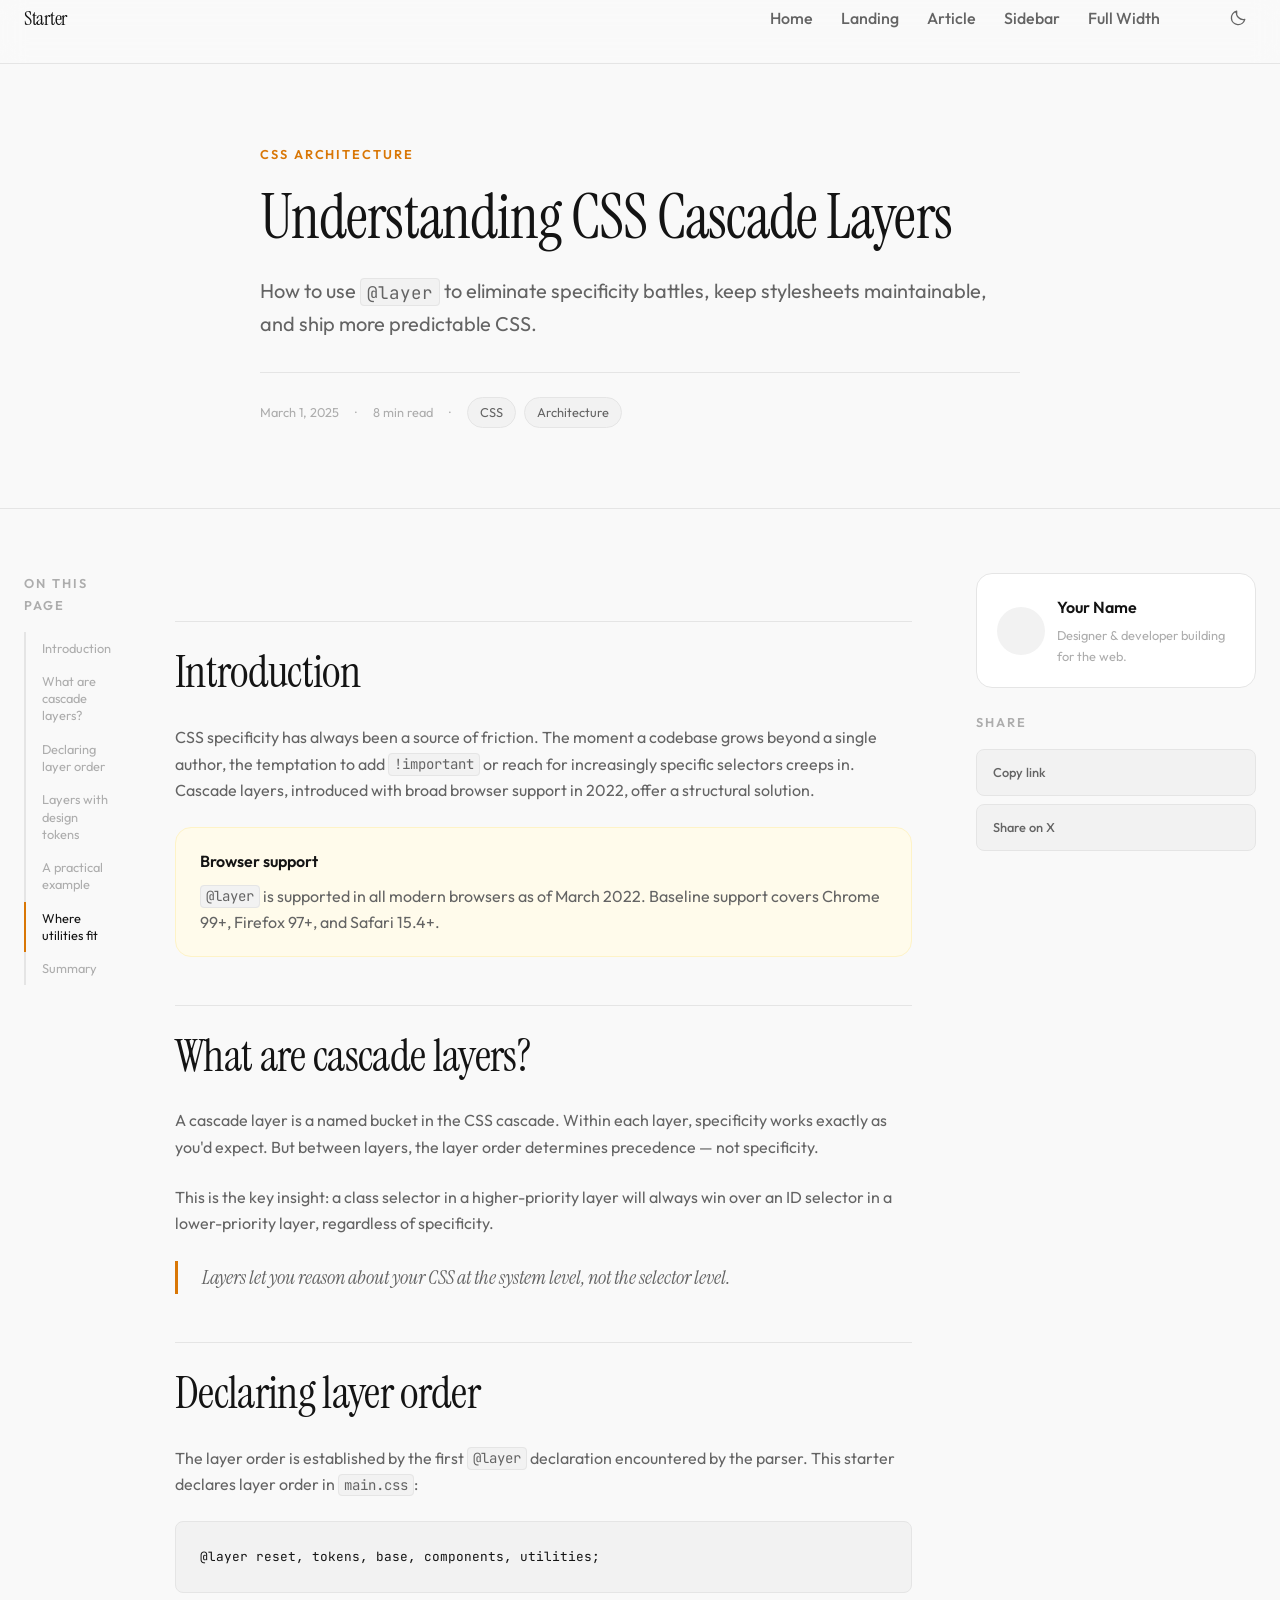
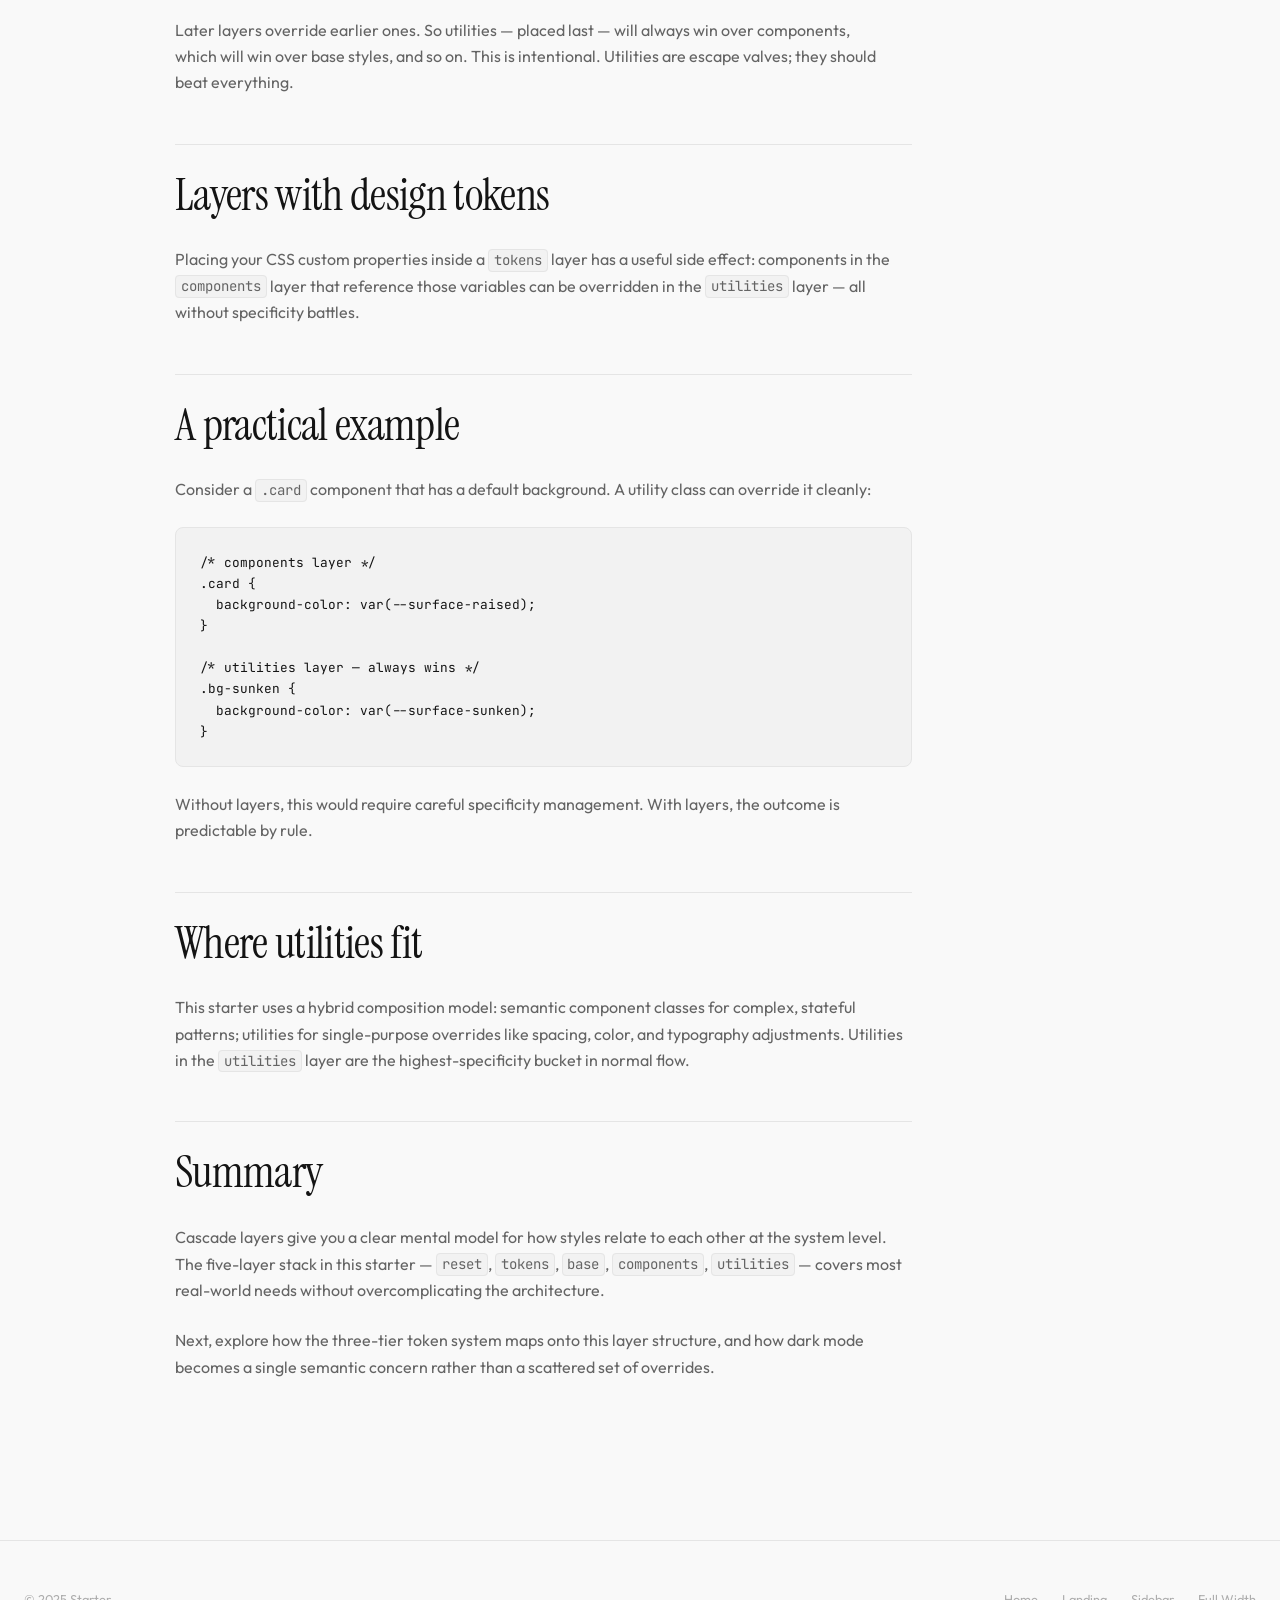
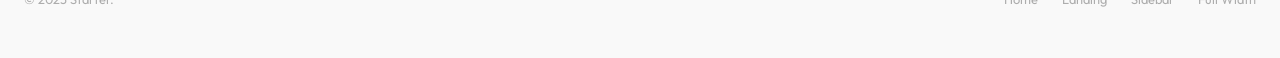
==== pages/article.html @ 1d8f45af "Add new components and update page layouts Adds reading progress bar, table of contents, article lay" ====
<!DOCTYPE html>
<html lang="en">
<head>
  <meta charset="UTF-8">
  <meta name="viewport" content="width=device-width, initial-scale=1.0">
  <title>Starter — Article Layout</title>
  <meta name="description" content="Article page layout — long-form prose with table of contents and reading progress.">

  <link rel="preconnect" href="https://fonts.googleapis.com">
  <link rel="preconnect" href="https://fonts.gstatic.com" crossorigin>
  <link href="https://fonts.googleapis.com/css2?family=Instrument+Serif:ital@0;1&family=Outfit:wght@300;400;500;600;700&family=JetBrains+Mono:wght@400;500&display=swap" rel="stylesheet">

  <script>
    (function () {
      var stored = null;
      try { stored = localStorage.getItem('theme-preference'); } catch (e) {}
      var theme = stored || (window.matchMedia('(prefers-color-scheme: dark)').matches ? 'dark' : 'light');
      document.documentElement.setAttribute('data-theme', theme);
    })();
  </script>

  <link rel="stylesheet" href="../css/main.css"></head>
<body>

  <div class="reading-progress" id="reading-progress" role="progressbar" aria-label="Reading progress" aria-valuenow="0" aria-valuemin="0" aria-valuemax="100"></div>

  <a class="skip-link" href="#main">Skip to content</a>

  <header>
    <nav class="site-nav" aria-label="Main navigation">
      <div class="container">
        <div class="site-nav__inner">
          <a href="../index.html" class="site-nav__logo">Starter</a>
          <button class="nav-toggle" aria-expanded="false" aria-controls="nav-links" aria-label="Open navigation">
            <svg width="20" height="20" viewBox="0 0 20 20" fill="none" aria-hidden="true">
              <path d="M3 5h14M3 10h14M3 15h14" stroke="currentColor" stroke-width="1.5" stroke-linecap="round"/>
            </svg>
          </button>
          <ul class="site-nav__links" id="nav-links" role="list">
            <li><a href="../index.html" class="site-nav__link">Home</a></li>
            <li><a href="landing.html" class="site-nav__link">Landing</a></li>
            <li><a href="article.html" class="site-nav__link">Article</a></li>
            <li><a href="sidebar.html" class="site-nav__link">Sidebar</a></li>
            <li><a href="full-width.html" class="site-nav__link">Full Width</a></li>
          </ul>
          <div class="site-nav__actions">
            <button class="theme-toggle" aria-label="Switch theme">
              <svg class="theme-toggle__sun" viewBox="0 0 20 20" fill="none" aria-hidden="true">
                <circle cx="10" cy="10" r="4" stroke="currentColor" stroke-width="1.5"/>
                <path d="M10 2v2M10 16v2M2 10h2M16 10h2M4.22 4.22l1.42 1.42M14.36 14.36l1.42 1.42M4.22 15.78l1.42-1.42M14.36 5.64l1.42-1.42" stroke="currentColor" stroke-width="1.5" stroke-linecap="round"/>
              </svg>
              <svg class="theme-toggle__moon" viewBox="0 0 20 20" fill="none" aria-hidden="true">
                <path d="M17.5 11.5A7.5 7.5 0 0 1 8.5 2.5a7.5 7.5 0 1 0 9 9z" stroke="currentColor" stroke-width="1.5" stroke-linejoin="round"/>
              </svg>
            </button>
          </div>
        </div>
      </div>
    </nav>
  </header>

  <main class="site-main" id="main">

    <!-- Page Header -->
    <div class="page-header">
      <div class="container--narrow">
        <p class="page-header__eyebrow">CSS Architecture</p>
        <h1 class="page-header__title">Understanding CSS Cascade Layers</h1>
        <p class="page-header__lead">
          How to use <code>@layer</code> to eliminate specificity battles, keep
          stylesheets maintainable, and ship more predictable CSS.
        </p>
        <div class="page-header__meta">
          <time datetime="2025-03-01">March 1, 2025</time>
          <span aria-hidden="true">·</span>
          <span>8 min read</span>
          <span aria-hidden="true">·</span>
          <div class="tag-list">
            <a href="#" class="tag">CSS</a>
            <a href="#" class="tag">Architecture</a>
          </div>
        </div>
      </div>
    </div>

    <!-- Article Body -->
    <div class="article-layout">
      <div class="container">
        <div class="article-layout__grid">

          <!-- Table of Contents -->
          <nav class="article-layout__toc" aria-label="Table of contents">
            <nav class="toc">
              <p class="toc__title">On this page</p>
              <ul class="toc__list" role="list">
                <li><a href="#introduction" class="toc__link">Introduction</a></li>
                <li><a href="#what-are-layers" class="toc__link">What are cascade layers?</a></li>
                <li><a href="#layer-order" class="toc__link">Declaring layer order</a></li>
                <li><a href="#with-tokens" class="toc__link">Layers with design tokens</a></li>
                <li><a href="#practical-example" class="toc__link">A practical example</a></li>
                <li><a href="#utilities" class="toc__link">Where utilities fit</a></li>
                <li><a href="#summary" class="toc__link">Summary</a></li>
              </ul>
            </nav>
          </nav>

          <!-- Article Content -->
          <article>
            <div class="prose">

              <h2 id="introduction">Introduction</h2>
              <p>
                CSS specificity has always been a source of friction. The moment a codebase grows
                beyond a single author, the temptation to add <code>!important</code> or reach for
                increasingly specific selectors creeps in. Cascade layers, introduced with broad
                browser support in 2022, offer a structural solution.
              </p>

              <div class="callout callout--accent">
                <p class="callout__title">Browser support</p>
                <p>
                  <code>@layer</code> is supported in all modern browsers as of March 2022.
                  Baseline support covers Chrome 99+, Firefox 97+, and Safari 15.4+.
                </p>
              </div>

              <h2 id="what-are-layers">What are cascade layers?</h2>
              <p>
                A cascade layer is a named bucket in the CSS cascade. Within each layer, specificity
                works exactly as you'd expect. But between layers, the layer order determines
                precedence — not specificity.
              </p>
              <p>
                This is the key insight: a class selector in a higher-priority layer will always
                win over an ID selector in a lower-priority layer, regardless of specificity.
              </p>

              <blockquote>
                Layers let you reason about your CSS at the system level, not the selector level.
              </blockquote>

              <h2 id="layer-order">Declaring layer order</h2>
              <p>
                The layer order is established by the first <code>@layer</code> declaration
                encountered by the parser. This starter declares layer order in <code>main.css</code>:
              </p>

              <pre><code>@layer reset, tokens, base, components, utilities;</code></pre>

              <p>
                Later layers override earlier ones. So utilities — placed last — will
                always win over components, which will win over base styles, and so on.
                This is intentional. Utilities are escape valves; they should beat everything.
              </p>

              <h2 id="with-tokens">Layers with design tokens</h2>
              <p>
                Placing your CSS custom properties inside a <code>tokens</code> layer has a
                useful side effect: components in the <code>components</code> layer that reference
                those variables can be overridden in the <code>utilities</code> layer — all without
                specificity battles.
              </p>

              <h2 id="practical-example">A practical example</h2>
              <p>
                Consider a <code>.card</code> component that has a default background. A utility
                class can override it cleanly:
              </p>

              <pre><code>/* components layer */
.card {
  background-color: var(--surface-raised);
}

/* utilities layer — always wins */
.bg-sunken {
  background-color: var(--surface-sunken);
}</code></pre>

              <p>
                Without layers, this would require careful specificity management.
                With layers, the outcome is predictable by rule.
              </p>

              <h2 id="utilities">Where utilities fit</h2>
              <p>
                This starter uses a hybrid composition model: semantic component classes for
                complex, stateful patterns; utilities for single-purpose overrides like spacing,
                color, and typography adjustments. Utilities in the <code>utilities</code> layer
                are the highest-specificity bucket in normal flow.
              </p>

              <h2 id="summary">Summary</h2>
              <p>
                Cascade layers give you a clear mental model for how styles relate to each other
                at the system level. The five-layer stack in this starter — <code>reset</code>,
                <code>tokens</code>, <code>base</code>, <code>components</code>,
                <code>utilities</code> — covers most real-world needs without overcomplicating
                the architecture.
              </p>

              <p>
                Next, explore how the three-tier token system maps onto this layer structure, and
                how dark mode becomes a single semantic concern rather than a scattered
                set of overrides.
              </p>

            </div>
          </article>

          <!-- Aside -->
          <aside class="article-layout__aside" aria-label="Article metadata">
            <div class="flex flex-col gap-6">

              <div class="author-card">
                <div class="author-card__avatar" aria-hidden="true"></div>
                <div>
                  <p class="author-card__name">Your Name</p>
                  <p class="author-card__bio">Designer &amp; developer building for the web.</p>
                </div>
              </div>

              <div>
                <p class="toc__title mb-4">Share</p>
                <div class="share-links">
                  <a href="#" class="share-link">Copy link</a>
                  <a href="#" class="share-link">Share on X</a>
                </div>
              </div>

            </div>
          </aside>

        </div>
      </div>
    </div>

  </main>

  <footer class="site-footer">
    <div class="container">
      <div class="site-footer__inner">
        <p class="site-footer__copy">&copy; 2025 Starter.</p>
        <nav class="site-footer__links" aria-label="Footer navigation">
          <a href="../index.html" class="site-footer__link">Home</a>
          <a href="landing.html" class="site-footer__link">Landing</a>
          <a href="sidebar.html" class="site-footer__link">Sidebar</a>
          <a href="full-width.html" class="site-footer__link">Full Width</a>
        </nav>
      </div>
    </div>
  </footer>

  <script type="module">
    import '../js/main.js';

    // Reading progress bar
    const bar = document.getElementById('reading-progress');
    if (bar) {
      window.addEventListener('scroll', () => {
        const scrollTop = window.scrollY;
        const docHeight = document.documentElement.scrollHeight - window.innerHeight;
        const progress = docHeight > 0 ? scrollTop / docHeight : 0;
        bar.style.transform = `scaleX(${progress})`;
        bar.setAttribute('aria-valuenow', Math.round(progress * 100));
      }, { passive: true });
    }

    // Active TOC link on scroll
    const headings = document.querySelectorAll('article h2[id], article h3[id]');
    const tocLinks = document.querySelectorAll('.toc__link');

    if (headings.length && tocLinks.length) {
      const observer = new IntersectionObserver((entries) => {
        entries.forEach(entry => {
          if (entry.isIntersecting) {
            tocLinks.forEach(link => {
              link.classList.toggle('is-active', link.getAttribute('href') === `#${entry.target.id}`);
            });
          }
        });
      }, { rootMargin: '-20% 0px -70% 0px' });

      headings.forEach(h => observer.observe(h));
    }
  </script>
</body>
</html>
---- css/main.css ----
/* =============================================================================
   MAIN STYLESHEET
   Entry point — establishes layer order, then imports partials.

   Layer order (lowest to highest specificity):
     reset → tokens → base → components → utilities

   In production, use postcss-import to inline these at build time.
   For development, this file can be referenced directly.
   ============================================================================= */

@layer reset, tokens, base, components, utilities;

@import "./reset.css";
@import "./tokens.css";
@import "./base.css";
@import "./components.css";
@import "./utilities.css";
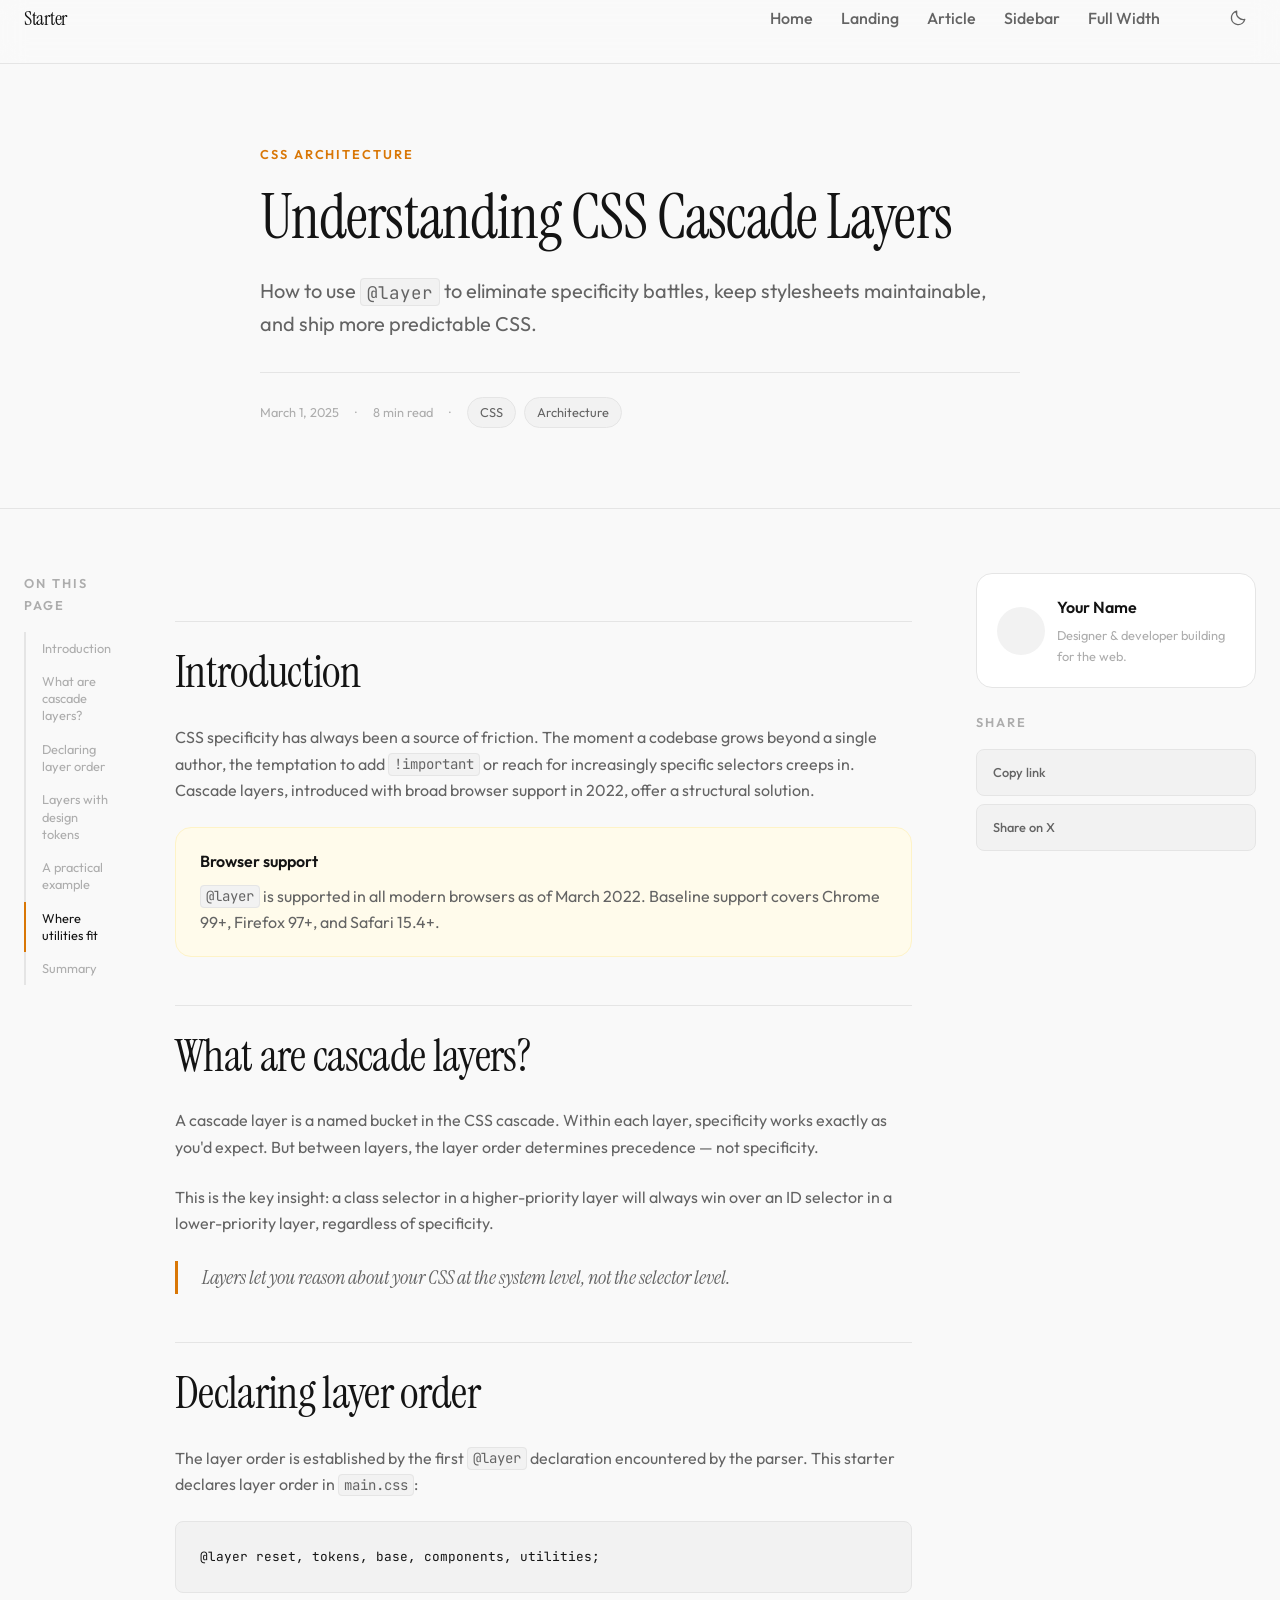
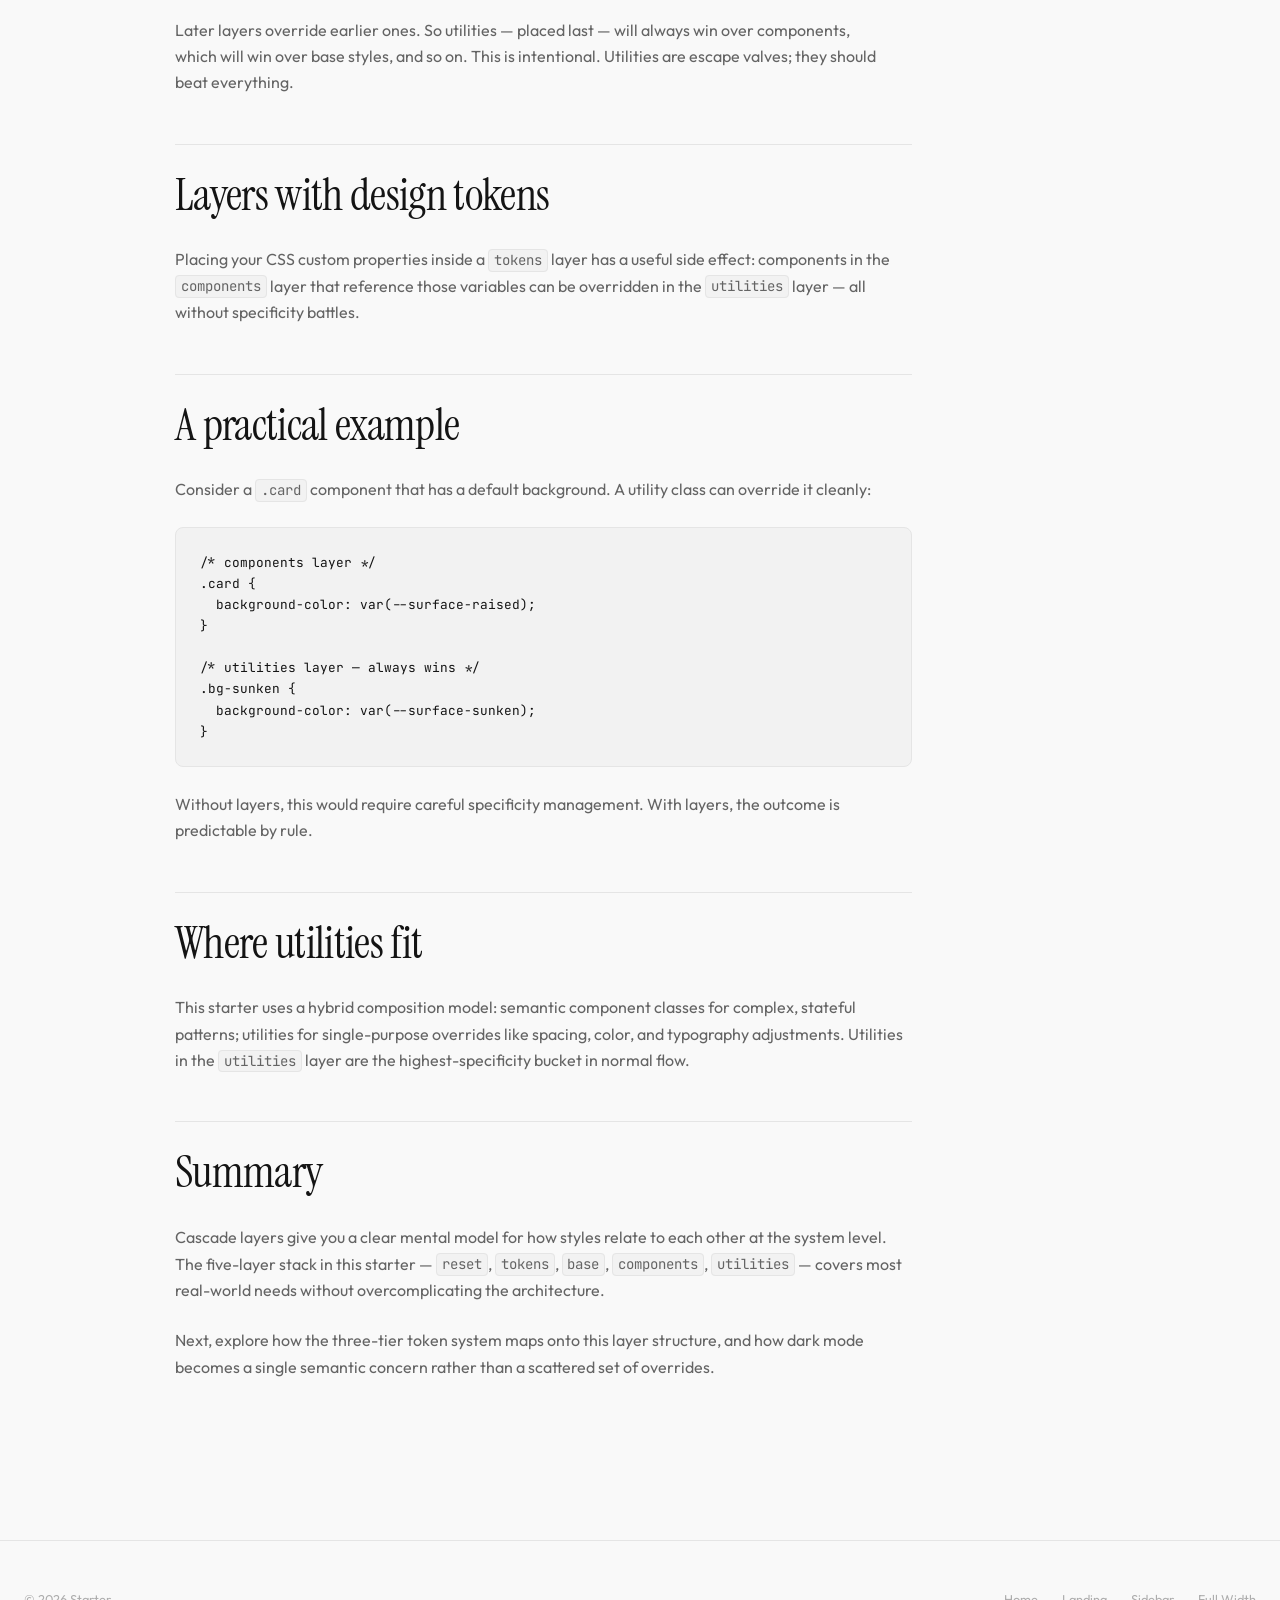
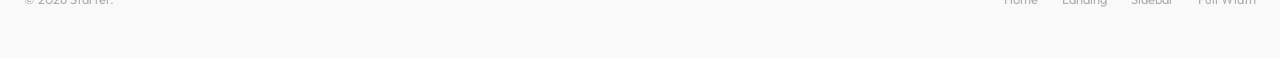
==== commit 160a43b4: "Update copyright year to 2026 across all pages Co-Authored-By: Claude Sonnet 4.6 <noreply@anthropic." ====
--- a/pages/article.html
+++ b/pages/article.html
@@ -240,7 +240,7 @@
   <footer class="site-footer">
     <div class="container">
       <div class="site-footer__inner">
-        <p class="site-footer__copy">&copy; 2025 Starter.</p>
+        <p class="site-footer__copy">&copy; 2026 Starter.</p>
         <nav class="site-footer__links" aria-label="Footer navigation">
           <a href="../index.html" class="site-footer__link">Home</a>
           <a href="landing.html" class="site-footer__link">Landing</a>
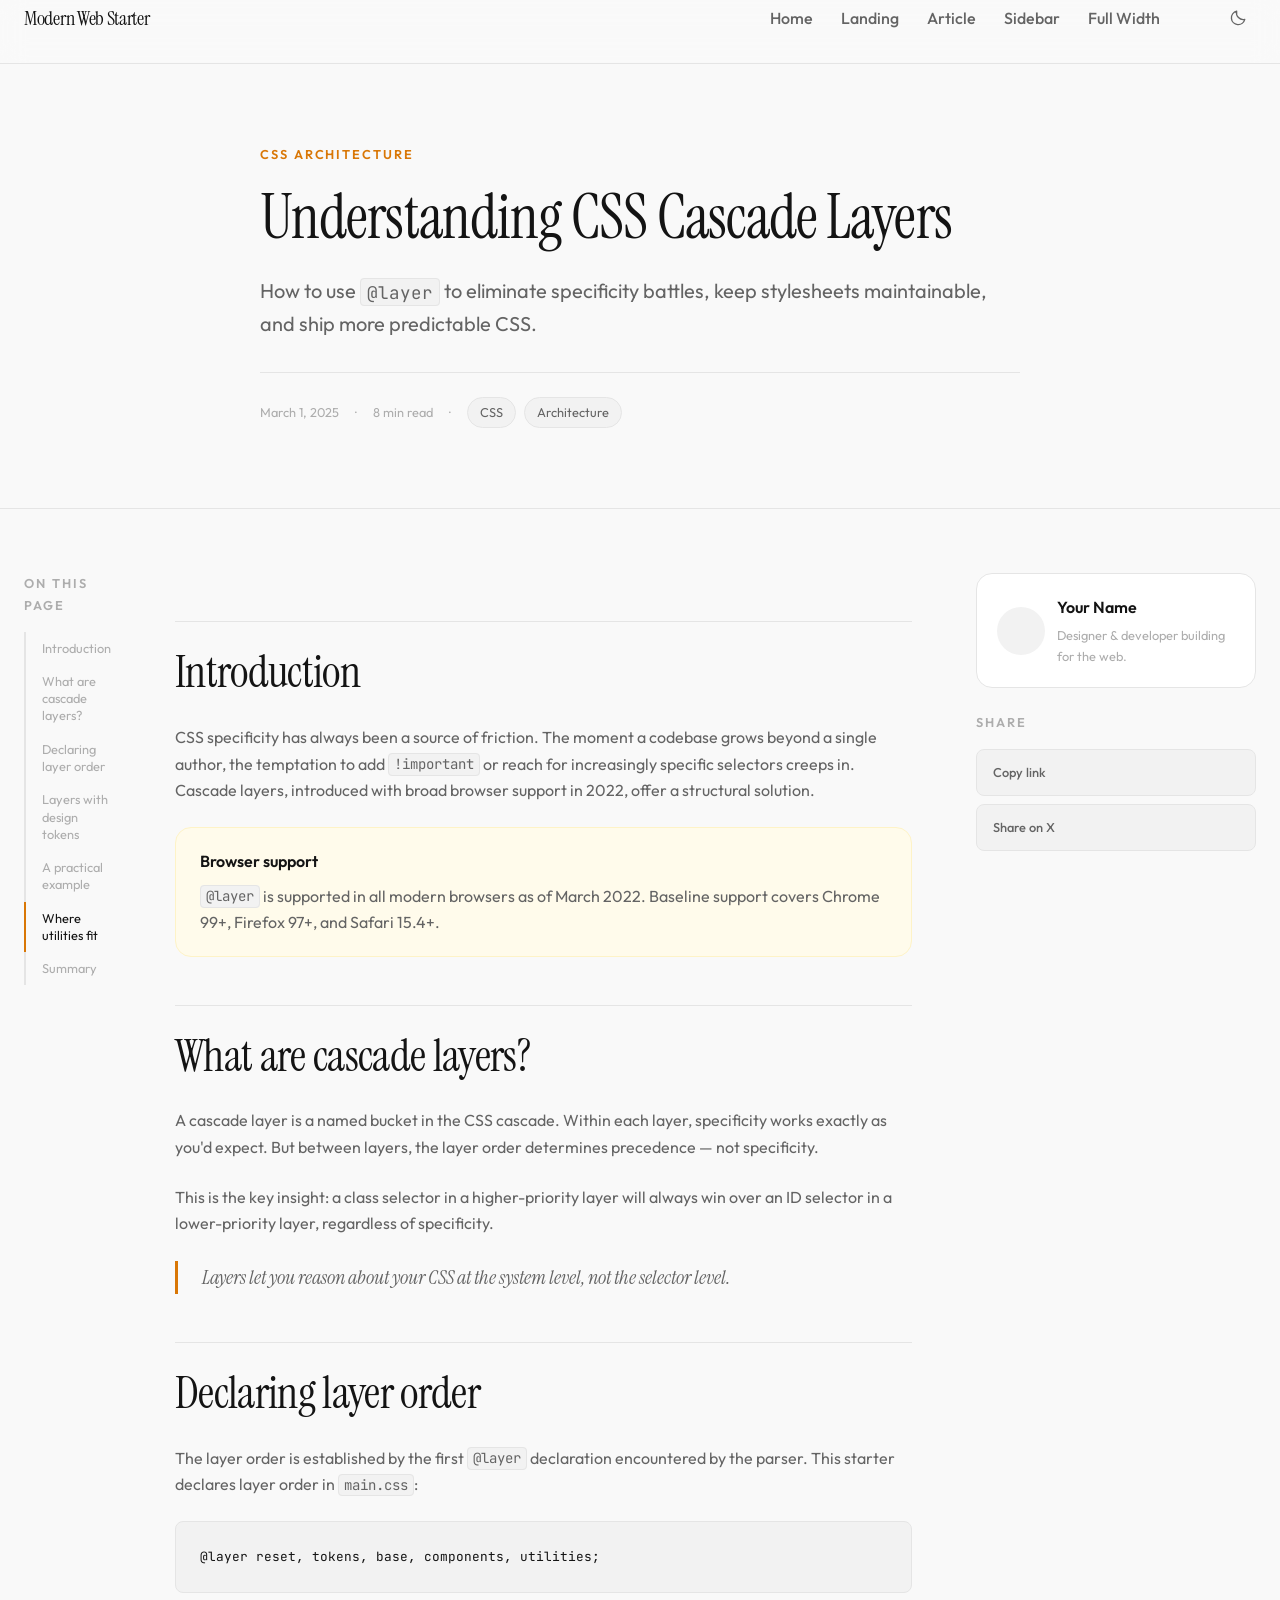
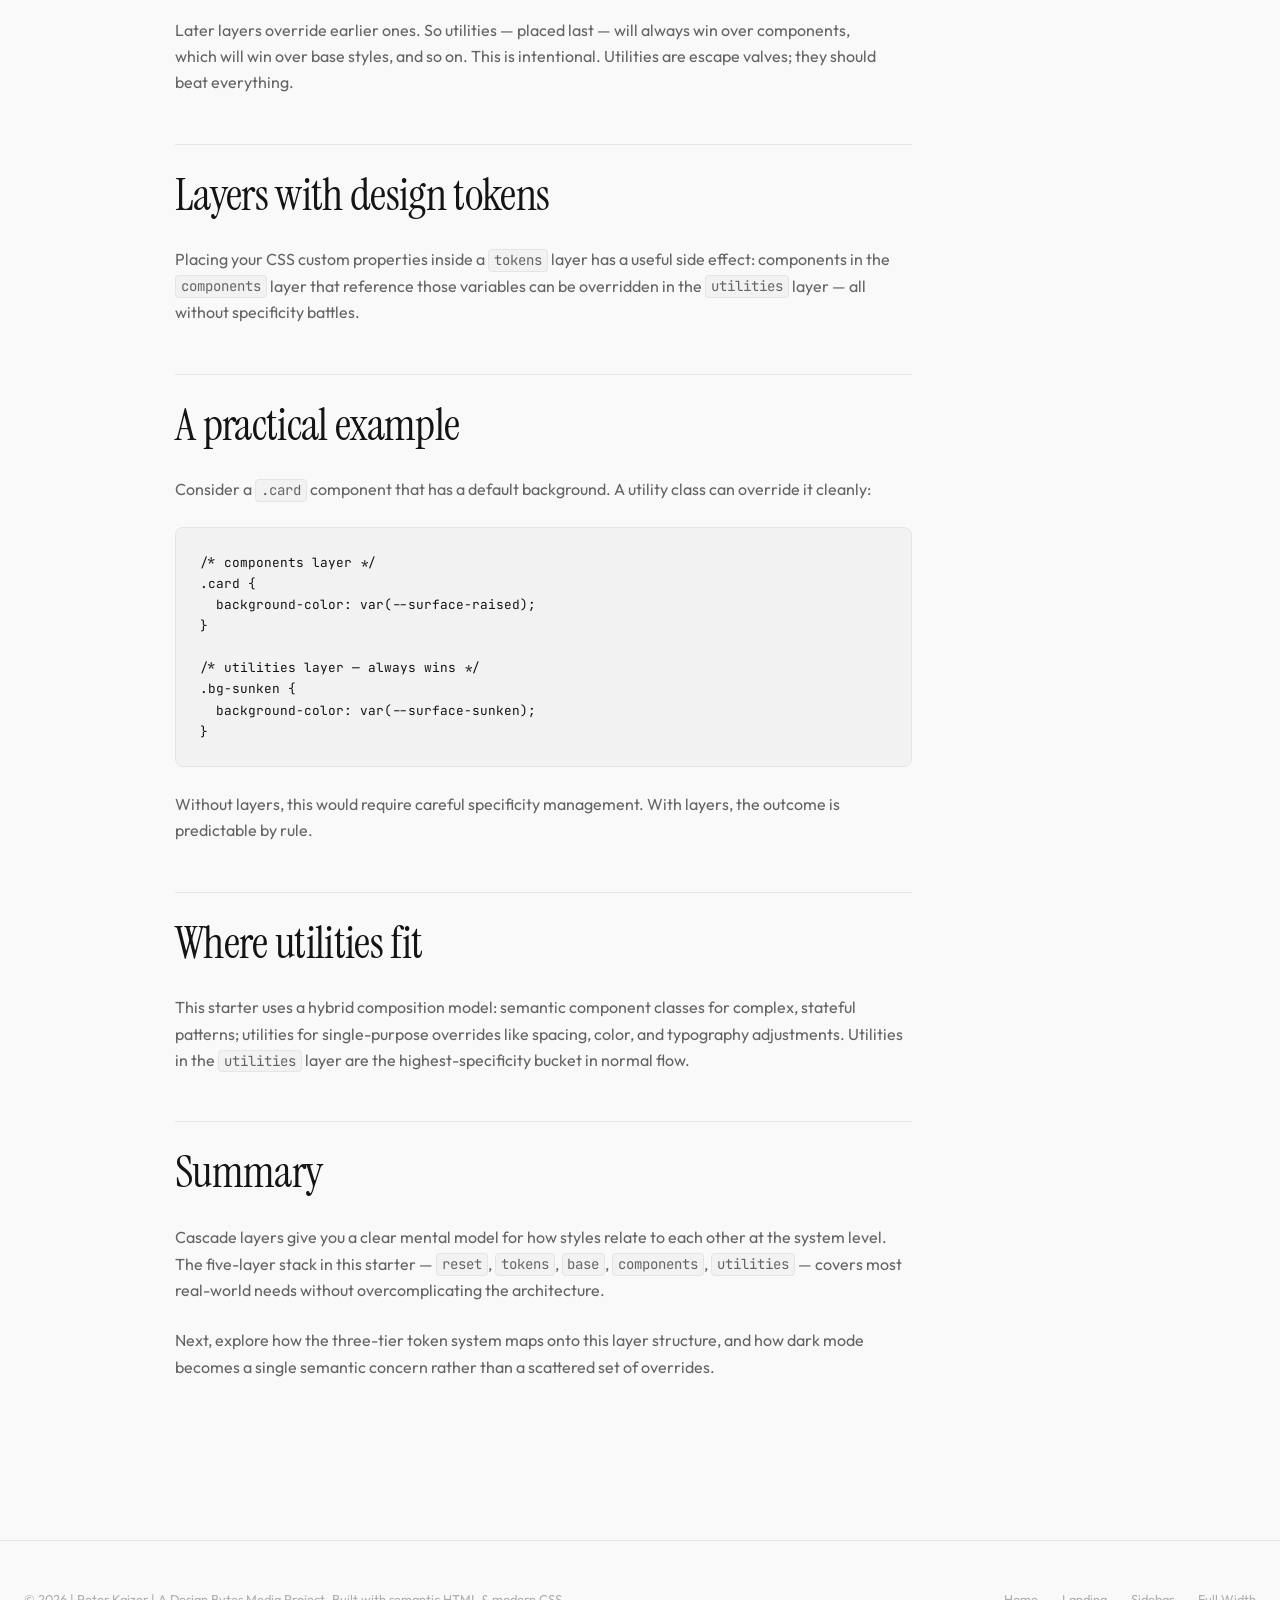
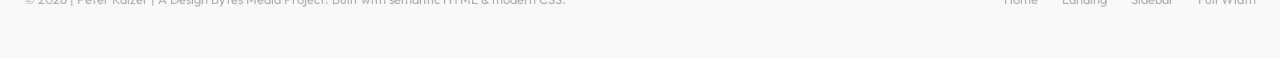
==== commit 77effbcb: "Rebrand site name to 'Modern Web Starter' and update footer attribution - Updated all page titles an" ====
--- a/pages/article.html
+++ b/pages/article.html
@@ -3,7 +3,7 @@
 <head>
   <meta charset="UTF-8">
   <meta name="viewport" content="width=device-width, initial-scale=1.0">
-  <title>Starter — Article Layout</title>
+  <title>Modern Web Starter — Article Layout</title>
   <meta name="description" content="Article page layout — long-form prose with table of contents and reading progress.">
 
   <link rel="preconnect" href="https://fonts.googleapis.com">
@@ -19,6 +19,14 @@
     })();
   </script>
 
+  <!-- Privacy-friendly analytics by Plausible -->
+<script async src="https://plausible.io/js/pa-CLucMqAGxMrNtMgkbVxPB.js"></script>
+<script>
+  window.plausible=window.plausible||function(){(plausible.q=plausible.q||[]).push(arguments)},plausible.init=plausible.init||function(i){plausible.o=i||{}};
+  plausible.init()
+</script>
+
+
   <link rel="stylesheet" href="../css/main.css"></head>
 <body>
 
@@ -30,7 +38,7 @@
     <nav class="site-nav" aria-label="Main navigation">
       <div class="container">
         <div class="site-nav__inner">
-          <a href="../index.html" class="site-nav__logo">Starter</a>
+          <a href="../index.html" class="site-nav__logo">Modern Web Starter</a>
           <button class="nav-toggle" aria-expanded="false" aria-controls="nav-links" aria-label="Open navigation">
             <svg width="20" height="20" viewBox="0 0 20 20" fill="none" aria-hidden="true">
               <path d="M3 5h14M3 10h14M3 15h14" stroke="currentColor" stroke-width="1.5" stroke-linecap="round"/>
@@ -240,7 +248,7 @@
   <footer class="site-footer">
     <div class="container">
       <div class="site-footer__inner">
-        <p class="site-footer__copy">&copy; 2026 Starter.</p>
+        <p class="site-footer__copy">&copy; 2026 | Peter Kaizer | A Design Bytes Media Project. Built with semantic HTML &amp; modern CSS.</p>
         <nav class="site-footer__links" aria-label="Footer navigation">
           <a href="../index.html" class="site-footer__link">Home</a>
           <a href="landing.html" class="site-footer__link">Landing</a>
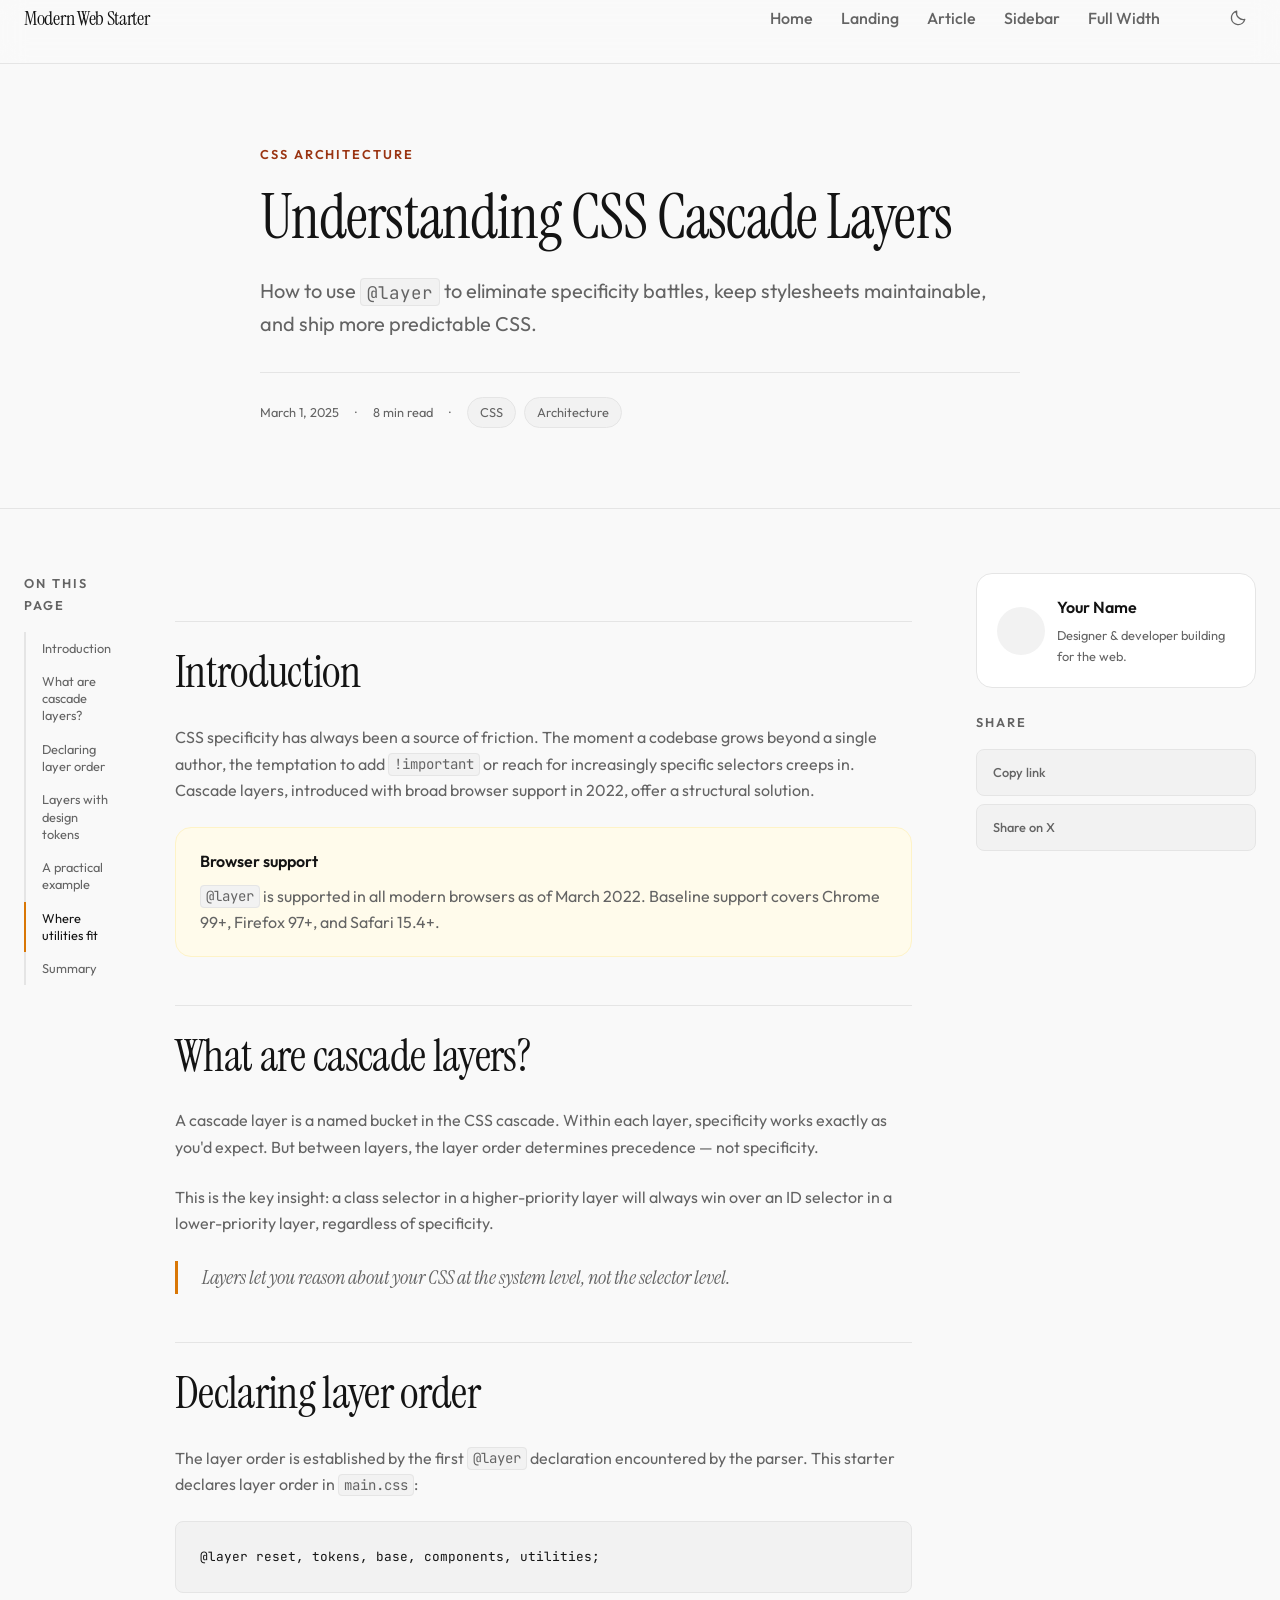
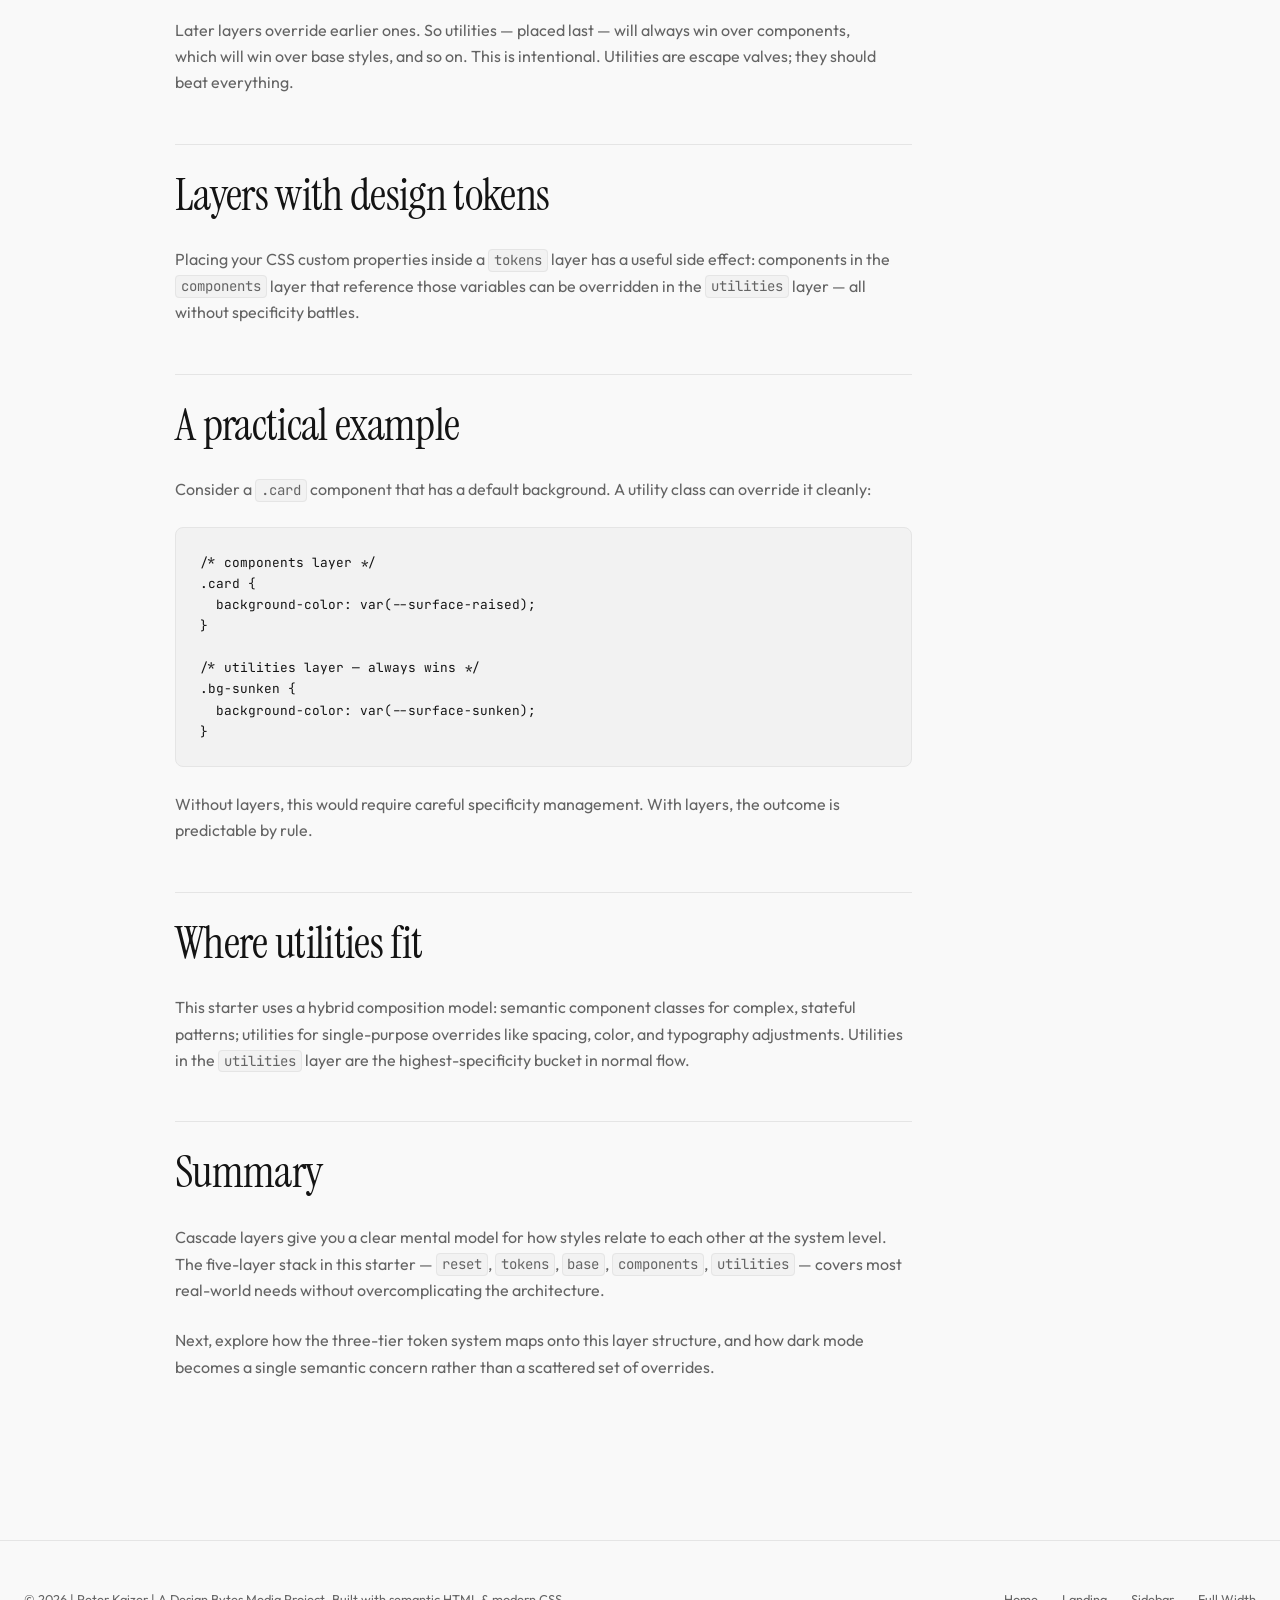
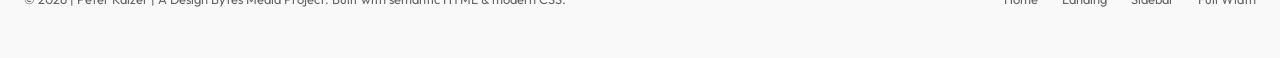
==== commit 4e01ac57: "Audit and fix WCAG AA / Section 508 accessibility compliance - tokens.css: darken --text-tertiary in" ====
--- a/pages/article.html
+++ b/pages/article.html
@@ -5,6 +5,13 @@
   <meta name="viewport" content="width=device-width, initial-scale=1.0">
   <title>Modern Web Starter — Article Layout</title>
   <meta name="description" content="Article page layout — long-form prose with table of contents and reading progress.">
+
+  <!-- Open Graph -->
+  <meta property="og:type" content="article">
+  <meta property="og:url" content="https://example.com/pages/article.html">
+  <meta property="og:title" content="Modern Web Starter — Article Layout">
+  <meta property="og:description" content="Article page layout — long-form prose with table of contents and reading progress.">
+ <meta property="og:image" content="/images/modern-web-OG-image.png">
 
   <link rel="preconnect" href="https://fonts.googleapis.com">
   <link rel="preconnect" href="https://fonts.gstatic.com" crossorigin>
@@ -97,8 +104,8 @@
         <div class="article-layout__grid">
 
           <!-- Table of Contents -->
-          <nav class="article-layout__toc" aria-label="Table of contents">
-            <nav class="toc">
+          <div class="article-layout__toc">
+            <nav class="toc" aria-label="Table of contents">
               <p class="toc__title">On this page</p>
               <ul class="toc__list" role="list">
                 <li><a href="#introduction" class="toc__link">Introduction</a></li>
@@ -110,7 +117,7 @@
                 <li><a href="#summary" class="toc__link">Summary</a></li>
               </ul>
             </nav>
-          </nav>
+          </div>
 
           <!-- Article Content -->
           <article>
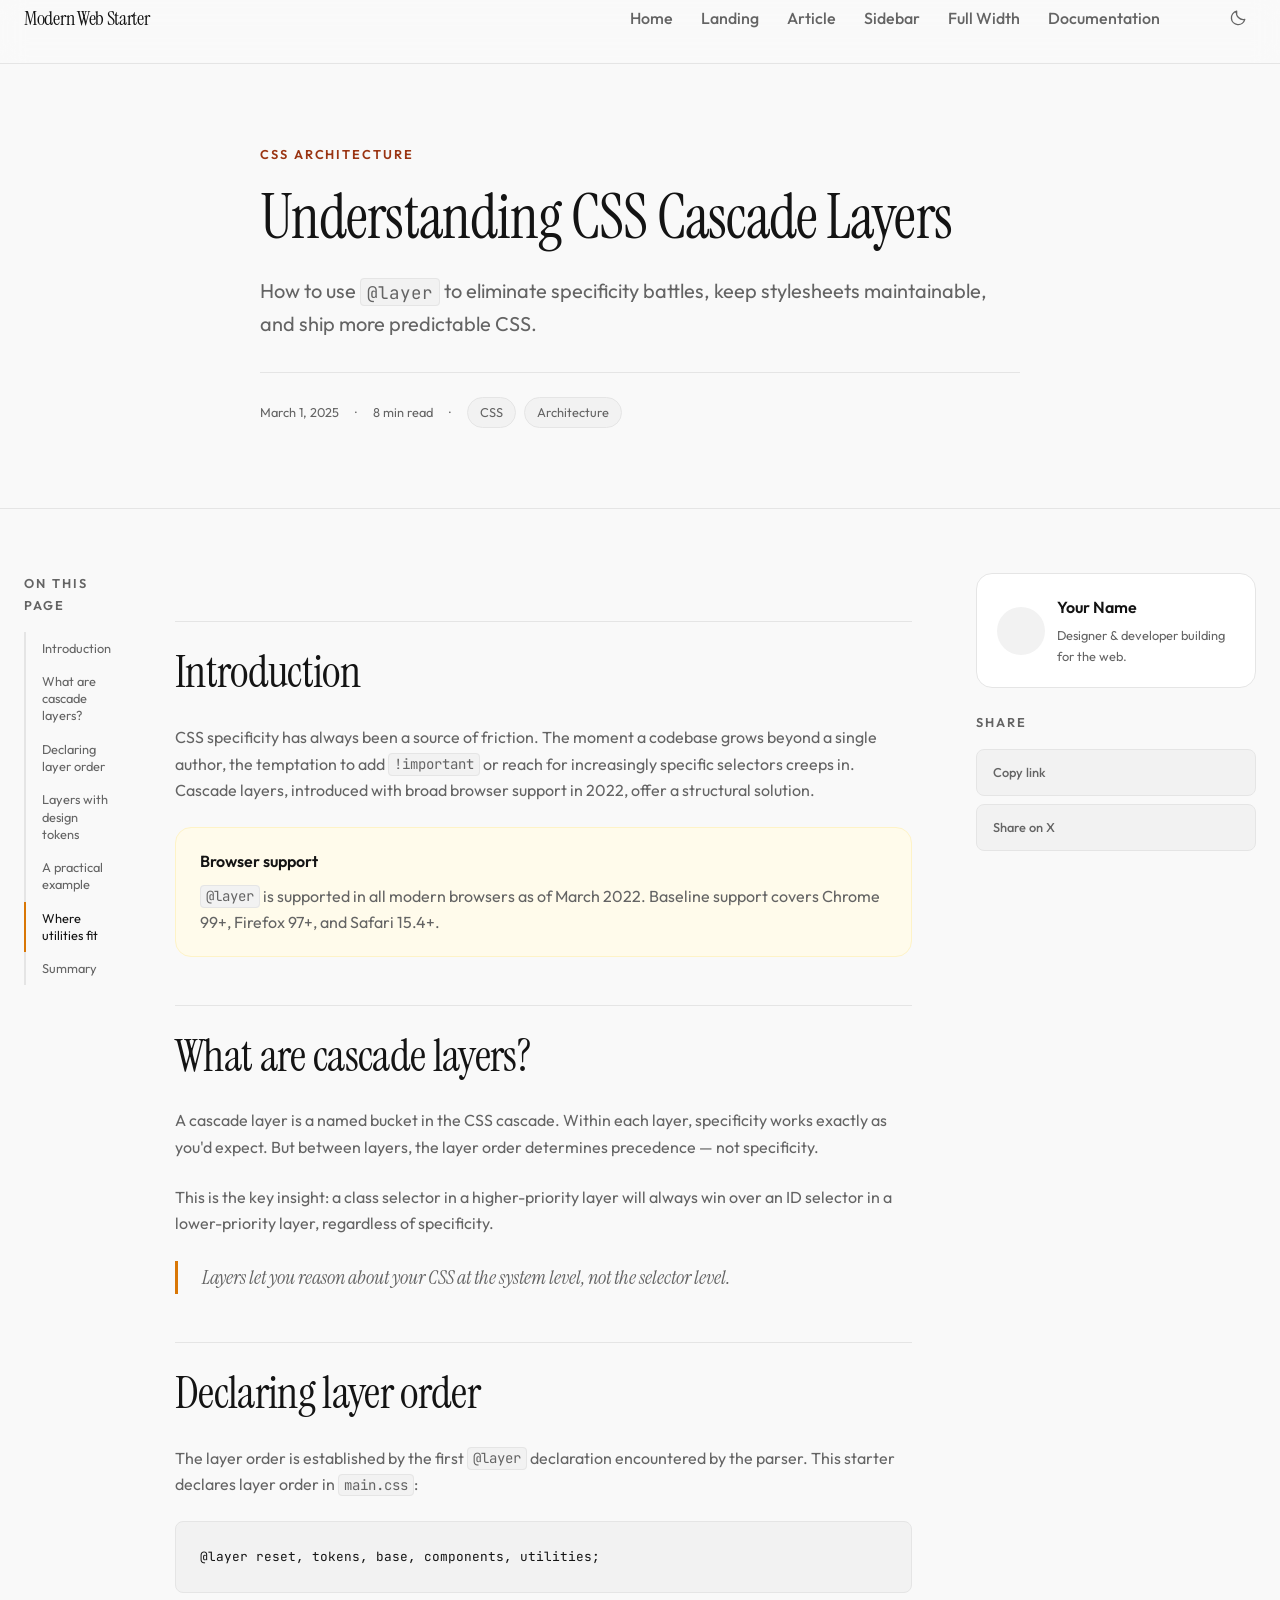
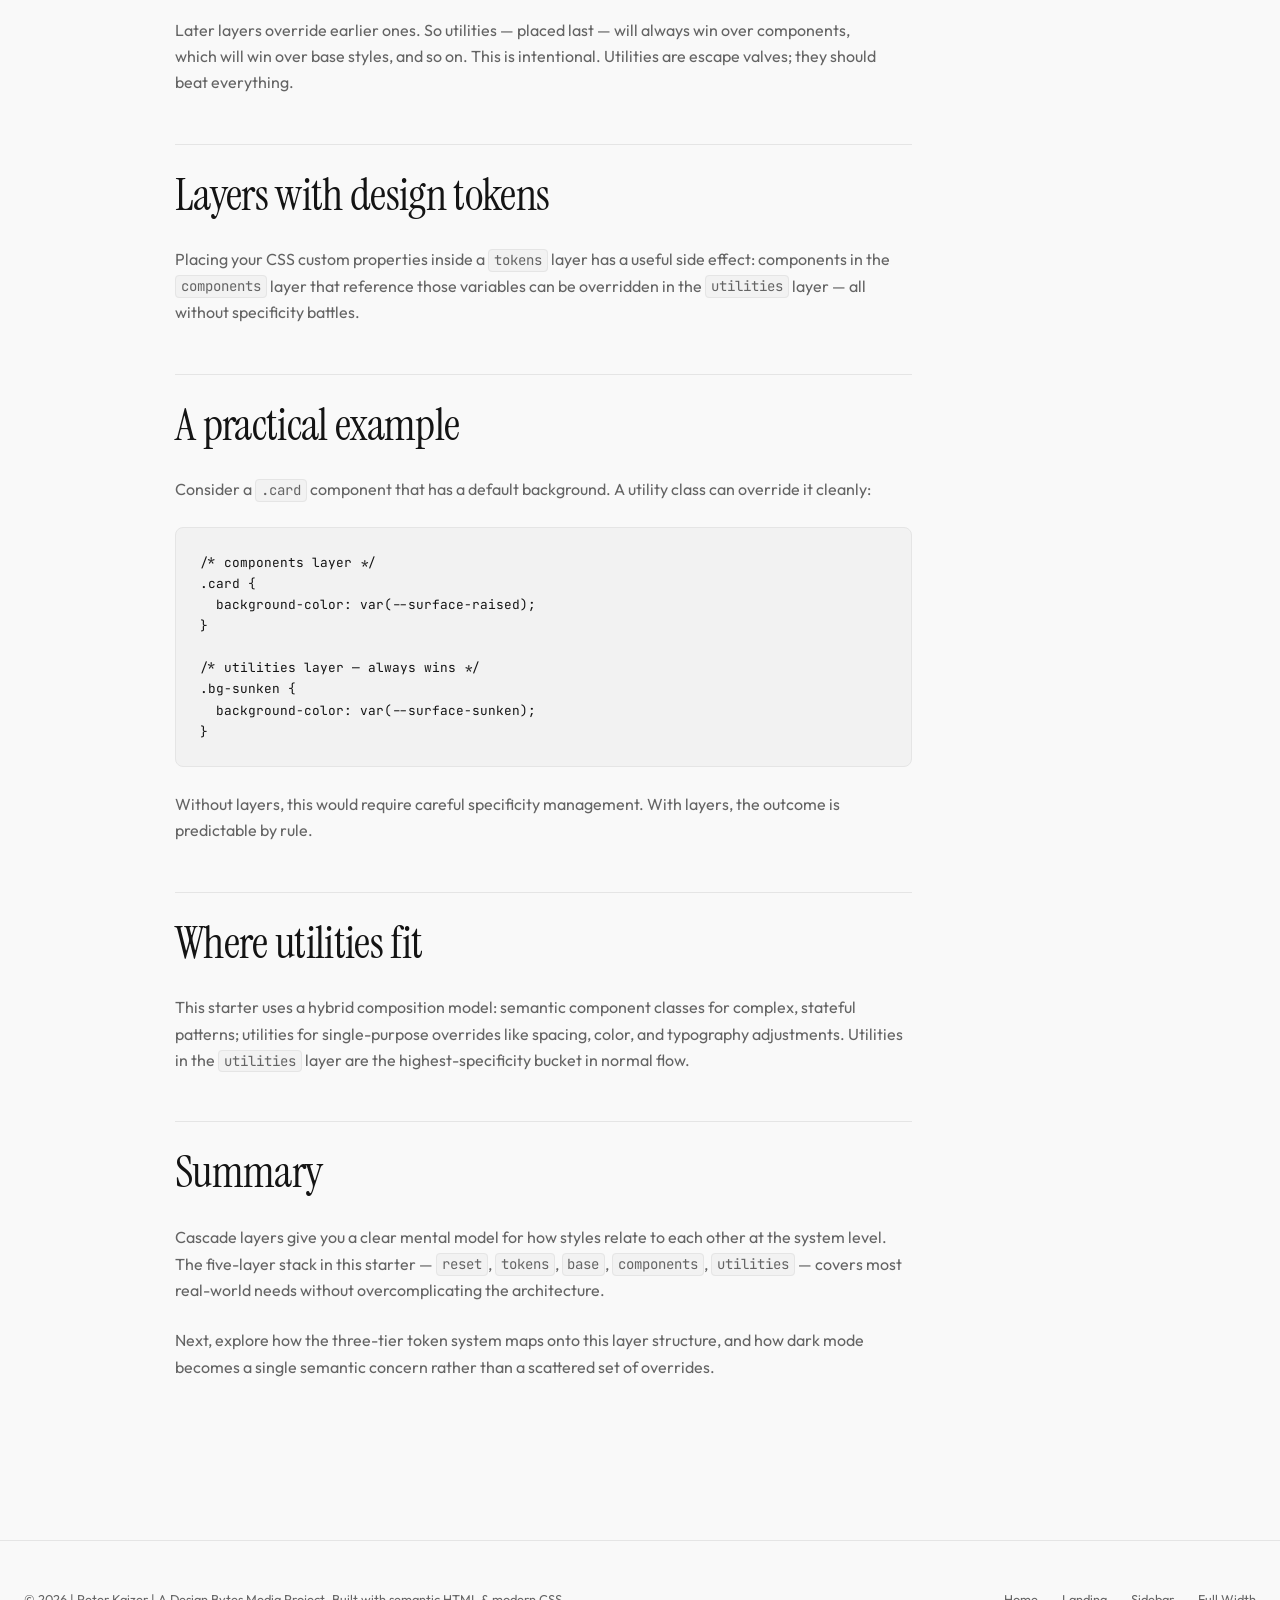
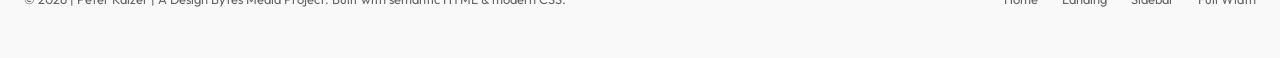
==== commit 34b5418e: "Add Documentation link to site nav across all pages Co-Authored-By: Claude Sonnet 4.6 <noreply@anthr" ====
--- a/pages/article.html
+++ b/pages/article.html
@@ -11,8 +11,7 @@
   <meta property="og:url" content="https://example.com/pages/article.html">
   <meta property="og:title" content="Modern Web Starter — Article Layout">
   <meta property="og:description" content="Article page layout — long-form prose with table of contents and reading progress.">
- <meta property="og:image" content="/images/modern-web-OG-image.png">
-
+  <meta property="og:image" content="https://modern-web-starter.com/images/modern-web-OG-image.png">
   <link rel="preconnect" href="https://fonts.googleapis.com">
   <link rel="preconnect" href="https://fonts.gstatic.com" crossorigin>
   <link href="https://fonts.googleapis.com/css2?family=Instrument+Serif:ital@0;1&family=Outfit:wght@300;400;500;600;700&family=JetBrains+Mono:wght@400;500&display=swap" rel="stylesheet">
@@ -57,6 +56,7 @@
             <li><a href="article.html" class="site-nav__link">Article</a></li>
             <li><a href="sidebar.html" class="site-nav__link">Sidebar</a></li>
             <li><a href="full-width.html" class="site-nav__link">Full Width</a></li>
+            <li><a href="https://docs.modern-web-starter.com" class="site-nav__link">Documentation</a></li>
           </ul>
           <div class="site-nav__actions">
             <button class="theme-toggle" aria-label="Switch theme">
